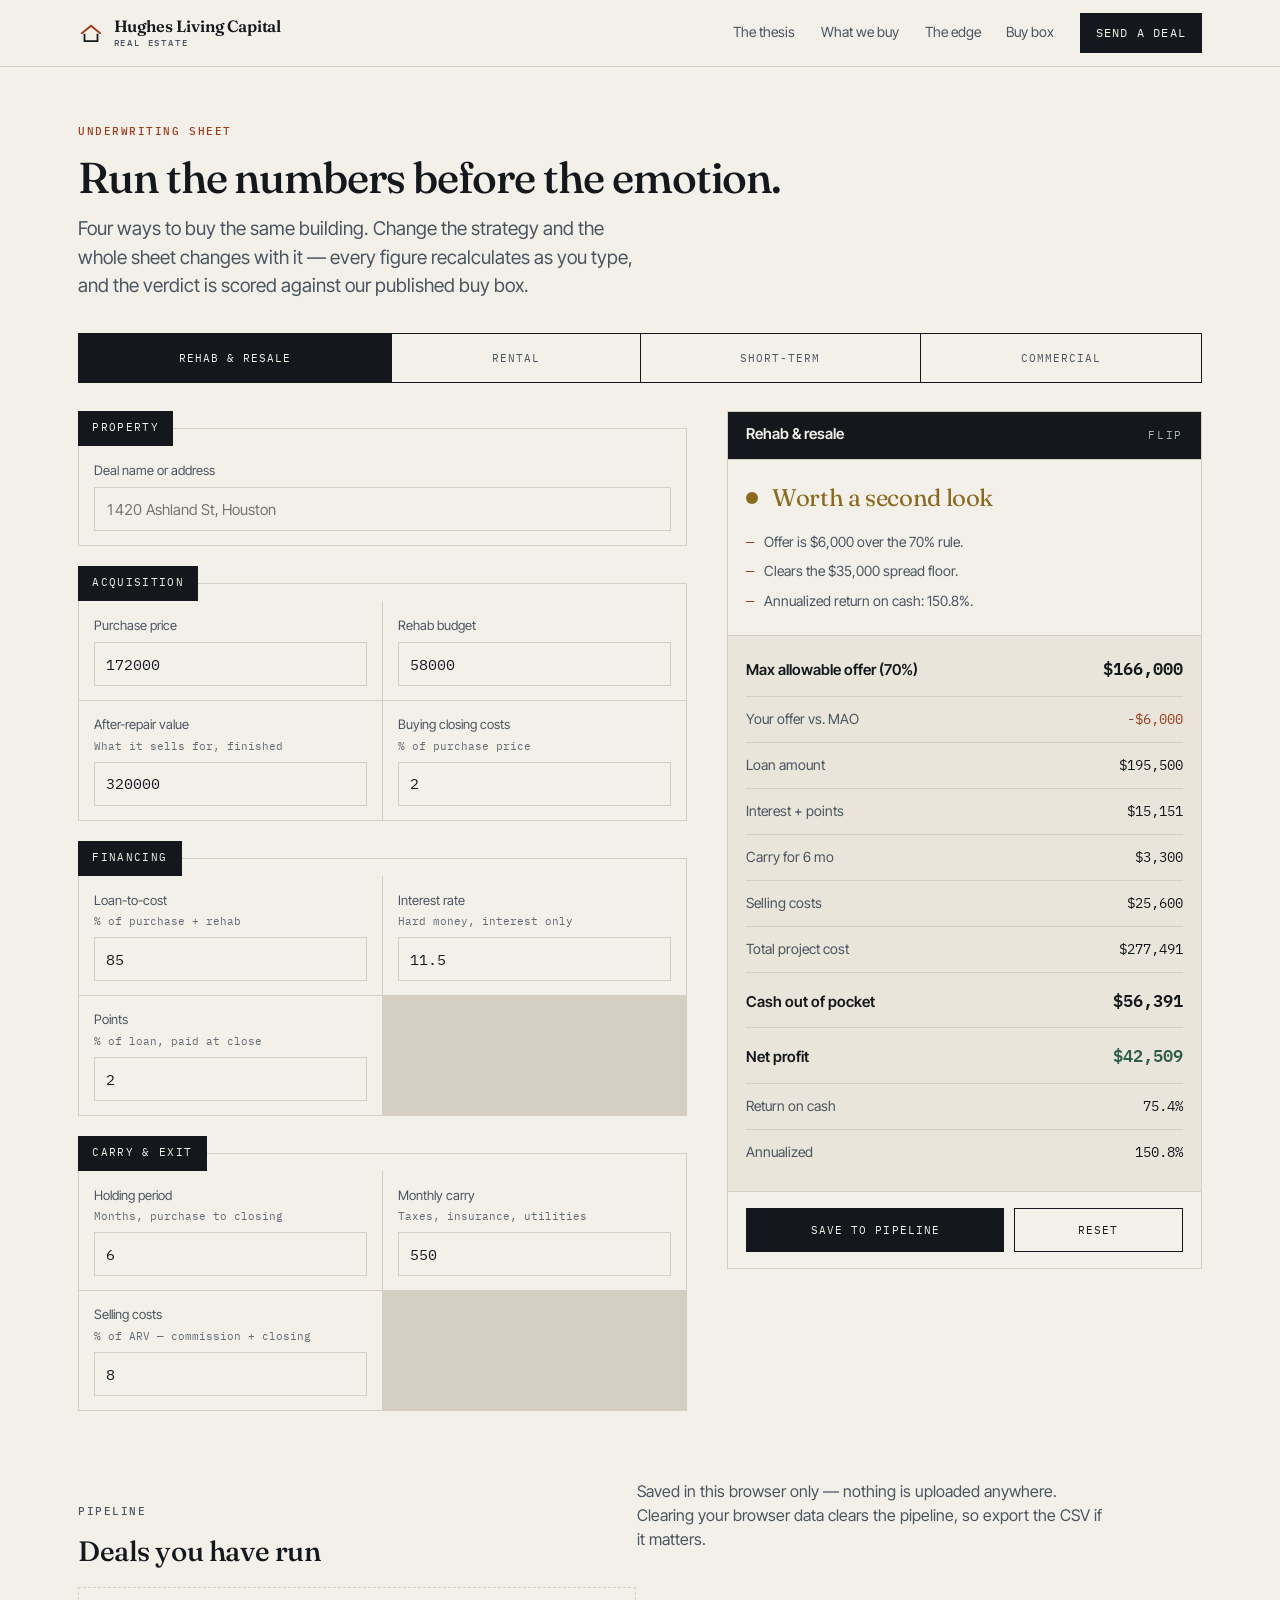
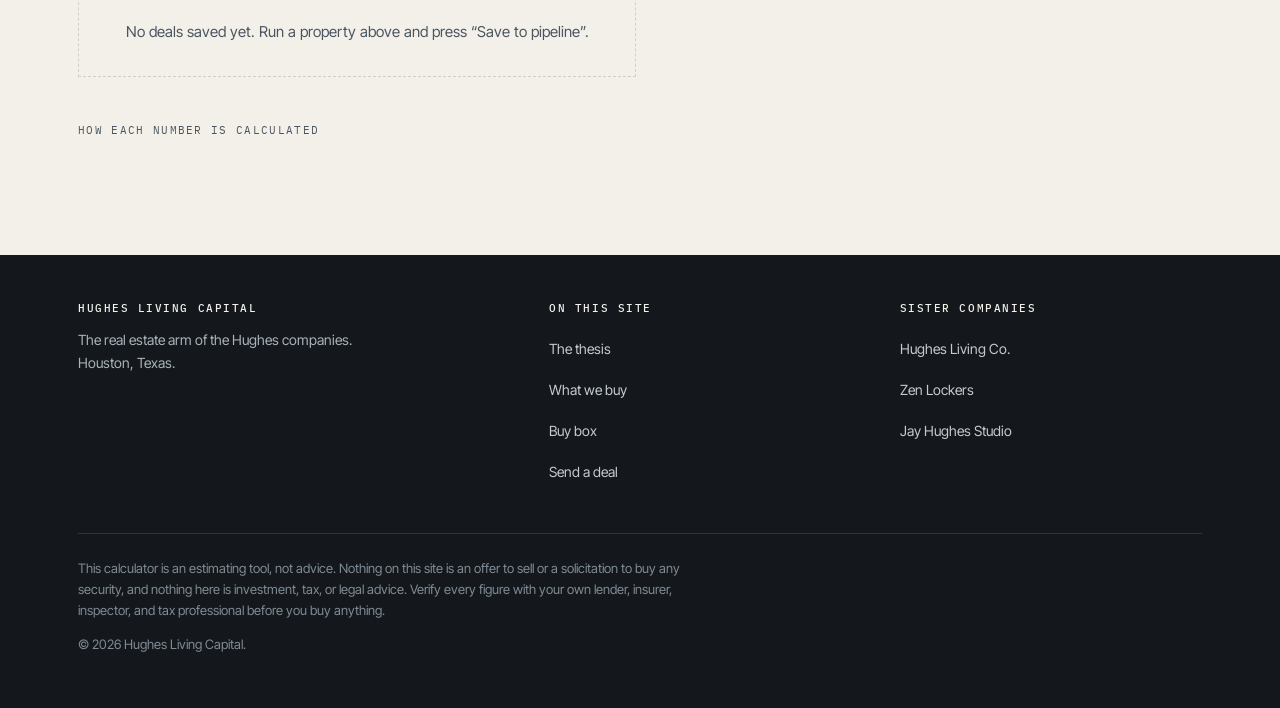
==== underwrite.html @ 9ffa93a5 "Initial commit: Hughes Living Capital site and underwriting sheet Brand/positioning site plus a work" ====
<!doctype html>
<html lang="en">
<head>
<meta charset="utf-8">
<meta name="viewport" content="width=device-width, initial-scale=1">
<title>Underwriting sheet — Hughes Living Capital</title>
<meta name="description" content="Run a property through flip, rental, short-term rental, or commercial underwriting: MAO, cash-on-cash, cap rate, DSCR, and a verdict against the Hughes Living Capital buy box.">
<meta name="theme-color" content="#14181c">
<link rel="canonical" href="https://jhughes281.github.io/hughes-living-capital/underwrite.html">
<link rel="preconnect" href="https://fonts.googleapis.com">
<link rel="preconnect" href="https://fonts.gstatic.com" crossorigin>
<link href="https://fonts.googleapis.com/css2?family=Fraunces:ital,opsz,wght@0,9..144,400..700;1,9..144,400..600&family=IBM+Plex+Mono:wght@400;500;600&family=Inter+Tight:wght@400;500;600;700&display=swap" rel="stylesheet">
<link rel="stylesheet" href="assets/css/hlc.css">
<link rel="icon" href="data:image/svg+xml,%3Csvg xmlns='http://www.w3.org/2000/svg' viewBox='0 0 32 32'%3E%3Crect width='32' height='32' fill='%2314181c'/%3E%3Cpath d='M6 18 16 9l10 9' fill='none' stroke='%239c3d20' stroke-width='2.4'/%3E%3Cpath d='M9 18v6h14v-6' fill='none' stroke='%23f3f0ea' stroke-width='2.2'/%3E%3C/svg%3E">
</head>
<body>
<a class="skip" href="#sheet">Skip to the sheet</a>

<header class="masthead">
  <div class="wrap masthead__in">
    <a class="mark" href="index.html" aria-label="Hughes Living Capital, home">
      <svg class="mark__glyph" viewBox="0 0 32 32" aria-hidden="true">
        <path d="M4 17 16 7l12 10" fill="none" stroke="currentColor" stroke-width="2.4"/>
        <path d="M8 17v9h16v-9" fill="none" stroke="#14181c" stroke-width="2.2"/>
      </svg>
      <span class="mark__name">Hughes Living Capital<span>Real estate</span></span>
    </a>

    <button class="nav-toggle" type="button" aria-expanded="false" aria-controls="site-nav" data-nav-toggle>Menu</button>

    <nav class="nav" id="site-nav" aria-label="Primary" data-nav>
      <a href="index.html#thesis">The thesis</a>
      <a href="index.html#strategies">What we buy</a>
      <a href="index.html#edge">The edge</a>
      <a href="index.html#buybox">Buy box</a>
      <a class="is-cta" href="index.html#contact">Send a deal</a>
    </nav>
  </div>
</header>

<main class="uw" id="sheet">
  <div class="wrap">

    <div class="uw__head">
      <p class="label label--brick">Underwriting sheet</p>
      <h1 style="font-size:var(--step-3)">Run the numbers before the emotion.</h1>
      <p class="lede" style="margin-top:1rem">
        Four ways to buy the same building. Change the strategy and the whole sheet
        changes with it — every figure recalculates as you type, and the verdict is scored
        against our published buy box.
      </p>
    </div>

    <noscript>
      <p class="pipeline__empty">This sheet needs JavaScript to calculate. The buy box it scores against is on the <a href="index.html#buybox">home page</a>.</p>
    </noscript>

    <div class="tabs" role="tablist" aria-label="Underwriting strategy" data-tabs></div>

    <div class="uw__grid">
      <form id="uw-form" autocomplete="off" data-form>
        <div data-fields></div>
      </form>

      <aside class="results sheet" aria-label="Results">
        <div class="sheet__head">
          <h2 data-result-title>Results</h2>
          <span class="num" data-result-tag>—</span>
        </div>

        <div class="verdict" data-verdict>
          <div class="verdict__grade">
            <span class="verdict__dot"></span>
            <span class="verdict__word" data-verdict-word>Enter a deal</span>
          </div>
          <ul class="verdict__why" data-verdict-why></ul>
        </div>

        <div class="sheet__rows" data-rows aria-live="polite"></div>

        <div class="uw__actions">
          <button class="btn" type="button" data-save>Save to pipeline</button>
          <button class="btn btn--ghost" type="button" data-reset>Reset</button>
        </div>
      </aside>
    </div>

    <section class="pipeline" aria-labelledby="pipeline-h">
      <div class="sec__head" style="margin-bottom:1.25rem">
        <div>
          <p class="label">Pipeline</p>
          <h2 id="pipeline-h" style="font-size:var(--step-2)">Deals you have run</h2>
        </div>
        <p class="lede" style="font-size:1rem">
          Saved in this browser only — nothing is uploaded anywhere. Clearing your browser
          data clears the pipeline, so export the CSV if it matters.
        </p>
      </div>
      <div data-pipeline></div>
    </section>

    <details class="assume">
      <summary>How each number is calculated</summary>
      <ul>
        <li><b>MAO (max allowable offer)</b> uses the 70% rule: 70% of after-repair value, minus the rehab budget. It is a screening number, not a valuation.</li>
        <li><b>Mortgage payment</b> is standard amortization on principal, rate, and term. Taxes and insurance are handled separately as operating expenses, not escrowed into the payment.</li>
        <li><b>NOI</b> is effective gross income minus operating expenses. Debt service is never an operating expense, so NOI does not change when financing changes.</li>
        <li><b>Cap rate</b> is NOI divided by total basis (purchase plus rehab), not just the purchase price.</li>
        <li><b>Cash-on-cash</b> is annual pre-tax cash flow divided by total cash out of pocket — down payment, rehab, closing costs, and furnishing.</li>
        <li><b>DSCR</b> is NOI divided by annual debt service. Most commercial lenders want 1.20–1.30 or better.</li>
        <li><b>Vacancy, maintenance, CapEx, and management</b> are taken as percentages of gross scheduled income, which is the conservative way to do it.</li>
        <li><b>Flip carrying costs</b> run for the full holding period, including the months the house sits on the market after the work is done.</li>
        <li><b>Furnishing</b> on the short-term sheet is entered at retail, then multiplied by our wholesale cost basis — that gap is the Hughes Living advantage, shown as its own line.</li>
        <li>Everything here is an estimate. Verify taxes with the county, insurance with a carrier, rent with real comps, and rehab with a contractor who has walked the property.</li>
      </ul>
    </details>

  </div>
</main>

<footer class="foot">
  <div class="wrap">
    <div class="foot__grid">
      <div>
        <h4>Hughes Living Capital</h4>
        <p style="max-width:38ch;margin:0">The real estate arm of the Hughes companies. Houston, Texas.</p>
      </div>
      <div>
        <h4>On this site</h4>
        <ul>
          <li><a href="index.html#thesis">The thesis</a></li>
          <li><a href="index.html#strategies">What we buy</a></li>
          <li><a href="index.html#buybox">Buy box</a></li>
          <li><a href="index.html#contact">Send a deal</a></li>
        </ul>
      </div>
      <div>
        <h4>Sister companies</h4>
        <ul>
          <li><a href="https://hugheslivingco.com">Hughes Living Co.</a></li>
          <li><a href="https://jhughes281.github.io/HSG-Lockers/">Zen Lockers</a></li>
          <li><a href="https://jhughes281.github.io/jay-hughes-studio/">Jay Hughes Studio</a></li>
        </ul>
      </div>
    </div>
    <div class="foot__legal">
      <p>
        This calculator is an estimating tool, not advice. Nothing on this site is an offer
        to sell or a solicitation to buy any security, and nothing here is investment, tax,
        or legal advice. Verify every figure with your own lender, insurer, inspector, and
        tax professional before you buy anything.
      </p>
      <p style="margin-top:.75rem">© 2026 Hughes Living Capital.</p>
    </div>
  </div>
</footer>

<script src="assets/js/nav.js"></script>
<script src="assets/js/underwrite.js"></script>
</body>
</html>
---- assets/css/hlc.css ----
/* =========================================================
   Hughes Living Capital — design tokens
   Palette (6): ink, paper, brick, slate, moss, line
   Type: Fraunces (display) / Inter Tight (body) / IBM Plex Mono (figures)
   ========================================================= */

:root{
  --ink:    #14181c;
  --paper:  #f3f0ea;
  --brick:  #9c3d20;
  --slate:  #4a5560;
  --moss:   #2f5d4a;
  --line:   #d5cfc3;

  --paper-2: #eae5db;
  --ink-2:   #1d232a;

  --ff-display: "Fraunces", "Libre Caslon Text", Georgia, serif;
  --ff-body: "Inter Tight", -apple-system, BlinkMacSystemFont, "Segoe UI", sans-serif;
  --ff-mono: "IBM Plex Mono", ui-monospace, "SFMono-Regular", Consolas, monospace;

  --step--1: 0.8125rem;
  --step-0:  1.0625rem;
  --step-1:  1.1875rem;
  --step-2:  clamp(1.375rem, 1.1rem + 1.1vw, 1.75rem);
  --step-3:  clamp(1.75rem, 1.3rem + 2.2vw, 2.7rem);
  --step-4:  clamp(2.5rem, 1.2rem + 3.9vw, 4.25rem);

  --gap:  1.25rem;
  --pad:  clamp(1.25rem, 5vw, 3rem);
  --sec:  clamp(3.5rem, 8vw, 7rem);
  --maxw: 1220px;
}

*,*::before,*::after{ box-sizing:border-box; }

html{ -webkit-text-size-adjust:100%; scroll-behavior:smooth; }
@media (prefers-reduced-motion: reduce){
  html{ scroll-behavior:auto; }
  *,*::before,*::after{ animation-duration:.001ms !important; transition-duration:.001ms !important; }
}

body{
  margin:0;
  background:var(--paper);
  color:var(--ink);
  font-family:var(--ff-body);
  font-size:var(--step-0);
  line-height:1.62;
  -webkit-font-smoothing:antialiased;
}

h1,h2,h3,h4{ margin:0; font-family:var(--ff-display); font-weight:500; line-height:1.05; letter-spacing:-0.015em; }
h1{ font-size:var(--step-4); line-height:0.98; letter-spacing:-0.025em; }
h2{ font-size:var(--step-3); }
h3{ font-size:var(--step-2); letter-spacing:-0.01em; }
h4{ font-size:var(--step-1); letter-spacing:0; }
p{ margin:0 0 1em; max-width:62ch; }
a{ color:inherit; }
ul,ol{ margin:0; padding:0; }
li{ list-style:none; }
img,svg{ max-width:100%; height:auto; }

.wrap{ width:100%; max-width:var(--maxw); margin-inline:auto; padding-inline:var(--pad); }

.label{
  font-family:var(--ff-mono); font-size:0.6875rem; font-weight:500;
  text-transform:uppercase; letter-spacing:0.14em; color:var(--slate);
  margin:0 0 1rem;
}
.label--brick{ color:var(--brick); }
.num{ font-family:var(--ff-mono); font-variant-numeric:tabular-nums; letter-spacing:-0.01em; }
.lede{ font-size:var(--step-1); line-height:1.5; color:var(--slate); max-width:52ch; }

.skip{
  position:absolute; left:-9999px; top:0; z-index:99;
  background:var(--ink); color:var(--paper); padding:.75rem 1rem; font-family:var(--ff-mono); font-size:var(--step--1);
}
.skip:focus{ left:0; }

a:focus-visible, button:focus-visible, input:focus-visible, select:focus-visible, summary:focus-visible{
  outline:2px solid var(--brick); outline-offset:3px; border-radius:1px;
}

/* ---------- masthead ---------- */
.masthead{
  position:sticky; top:0; z-index:40;
  background:var(--paper); border-bottom:1px solid var(--line);
}
.masthead__in{ display:flex; align-items:center; justify-content:space-between; gap:1rem; min-height:66px; }
.mark{ display:flex; align-items:center; gap:.6rem; text-decoration:none; min-height:44px; }
.mark__glyph{ width:26px; height:26px; flex:0 0 26px; color:var(--brick); }
.mark__name{ font-family:var(--ff-display); font-size:1.02rem; font-weight:600; letter-spacing:-0.01em; line-height:1.1; }
.mark__name span{ display:block; font-family:var(--ff-mono); font-size:.5625rem; font-weight:500;
  letter-spacing:0.2em; text-transform:uppercase; color:var(--slate); margin-top:2px; }

.nav{ display:flex; align-items:center; gap:1.6rem; }
.nav a{
  font-size:.875rem; text-decoration:none; color:var(--slate);
  padding-block:.5rem; border-bottom:1px solid transparent;
}
.nav a:hover{ color:var(--ink); border-bottom-color:var(--brick); }
.nav a.is-cta{
  color:var(--paper); background:var(--ink); padding:.62rem 1rem; border-bottom:0;
  font-family:var(--ff-mono); font-size:.75rem; text-transform:uppercase; letter-spacing:.1em;
}
.nav a.is-cta:hover{ background:var(--brick); }

.nav-toggle{ display:none; }

@media (max-width: 900px){
  .nav-toggle{
    display:inline-flex; align-items:center; gap:.5rem; min-height:44px; padding:.5rem .75rem;
    background:none; border:1px solid var(--line); color:var(--ink); cursor:pointer;
    font-family:var(--ff-mono); font-size:.6875rem; text-transform:uppercase; letter-spacing:.12em;
  }
  .nav{
    display:none;
    position:absolute; left:0; right:0; top:100%;
    flex-direction:column; align-items:stretch; gap:0;
    background:var(--paper); border-bottom:1px solid var(--line);
    padding:.5rem var(--pad) 1.25rem;
  }
  .masthead[data-menu="open"] .nav{ display:flex; }
  .nav a{ min-height:44px; display:flex; align-items:center; border-bottom:1px solid var(--line); }
  .nav a.is-cta{ margin-top:.75rem; justify-content:center; }
}

/* ---------- hero ---------- */
.hero{ border-bottom:1px solid var(--line); padding-block:clamp(2.5rem,7vw,5rem) 0; }
.hero__grid{ display:grid; grid-template-columns:1fr; gap:clamp(2rem,4vw,3.5rem); align-items:start; }
@media (min-width:1000px){
  .hero__grid{ grid-template-columns:minmax(0,1.15fr) minmax(340px,.85fr); }
}
.hero h1 em{ font-style:italic; color:var(--brick); }
.hero__sub{ margin-top:1.5rem; }
.hero__actions{ display:flex; flex-wrap:wrap; gap:.75rem; margin-top:2rem; margin-bottom:clamp(2.5rem,6vw,4rem); }

.btn{
  display:inline-flex; align-items:center; justify-content:center; gap:.5rem;
  min-height:48px; padding:.8rem 1.4rem; text-decoration:none; cursor:pointer;
  font-family:var(--ff-mono); font-size:.75rem; text-transform:uppercase; letter-spacing:.1em;
  border:1px solid var(--ink); background:var(--ink); color:var(--paper);
  transition:background .15s ease, color .15s ease;
}
.btn:hover{ background:var(--brick); border-color:var(--brick); }
.btn--ghost{ background:none; color:var(--ink); }
.btn--ghost:hover{ background:var(--ink); color:var(--paper); border-color:var(--ink); }

/* buy-box panel — the ledger card */
.sheet{ background:var(--paper-2); border:1px solid var(--line); }
.sheet__head{
  display:flex; align-items:baseline; justify-content:space-between; gap:1rem;
  padding:.9rem 1.15rem; border-bottom:1px solid var(--line); background:var(--ink); color:var(--paper);
}
.sheet__head h2, .sheet__head h3{ font-size:.9375rem; font-family:var(--ff-body); font-weight:600; letter-spacing:0; }
.sheet__head .num{ font-size:.6875rem; text-transform:uppercase; letter-spacing:.14em; color:#a9b2ba; }
.sheet__rows{ padding:.35rem 1.15rem 1rem; }
.row{
  display:grid; grid-template-columns:1fr auto; gap:1rem; align-items:baseline;
  padding:.7rem 0; border-bottom:1px solid var(--line);
}
.row:last-child{ border-bottom:0; }
.row__k{ font-size:.875rem; color:var(--slate); }
.row__v{ font-family:var(--ff-mono); font-size:.875rem; font-variant-numeric:tabular-nums; text-align:right; }
.row__v b{ font-weight:600; }
.sheet__note{
  padding:.85rem 1.15rem; border-top:1px solid var(--line); background:var(--paper);
  font-size:.8125rem; color:var(--slate);
}

/* ---------- generic section ---------- */
.sec{ padding-block:var(--sec); border-bottom:1px solid var(--line); }
.sec--dark{ background:var(--ink); color:var(--paper); border-bottom-color:var(--ink-2); }
.sec--dark .label{ color:#93a0a9; }
.sec--dark .lede{ color:#b6bfc6; }
.sec--dark .row{ border-bottom-color:#2c343c; }
.sec--dark .row__k{ color:#a9b2ba; }
.sec__head{ display:grid; gap:1.25rem; margin-bottom:clamp(2rem,4vw,3rem); }
@media (min-width:900px){
  .sec__head{ grid-template-columns:minmax(0,.95fr) minmax(0,1.05fr); align-items:end; gap:3rem; }
}

/* ---------- capital engine ---------- */
.engine{ display:grid; gap:2rem; }
@media (min-width:960px){ .engine{ grid-template-columns:minmax(0,1fr) minmax(0,1.1fr); gap:3.5rem; align-items:center; } }
.engine__svg{ width:100%; height:auto; display:block; }
.engine__list{ display:grid; gap:0; }
.engine__item{ display:grid; grid-template-columns:auto 1fr; gap:1.1rem; padding:1.15rem 0; border-top:1px solid #2c343c; }
.engine__item:last-child{ border-bottom:1px solid #2c343c; }
.engine__step{ font-family:var(--ff-mono); font-size:.75rem; color:var(--brick); padding-top:.28rem; font-weight:500; }
.engine__item h3{ font-size:1.0625rem; font-family:var(--ff-body); font-weight:600; letter-spacing:0; margin-bottom:.3rem; }
.engine__item p{ margin:0; font-size:.9375rem; color:#b6bfc6; max-width:52ch; }

/* ---------- strategy ladder ---------- */
.ladder{ border-top:1px solid var(--line); }
.strat{ border-bottom:1px solid var(--line); }
.strat__sum{
  display:grid; grid-template-columns:auto 1fr auto; gap:1rem 1.25rem; align-items:center;
  padding:1.4rem 0; cursor:pointer; list-style:none; min-height:44px;
}
.strat__sum::-webkit-details-marker{ display:none; }
.strat__no{ font-family:var(--ff-mono); font-size:.8125rem; color:var(--brick); }
.strat__name{ font-family:var(--ff-display); font-size:var(--step-2); letter-spacing:-0.015em; }
.strat__meta{ display:flex; gap:1.5rem; align-items:center; }
.strat__tag{
  font-family:var(--ff-mono); font-size:.6875rem; text-transform:uppercase;
  letter-spacing:.1em; color:var(--slate);
}
.strat__plus{ width:14px; height:14px; flex:0 0 14px; color:var(--slate); transition:transform .2s ease; }
.strat[open] .strat__plus{ transform:rotate(45deg); color:var(--brick); }
.strat__body{ display:grid; gap:1.75rem; padding:0 0 2.25rem; }
@media (min-width:860px){ .strat__body{ grid-template-columns:minmax(0,1.15fr) minmax(0,.85fr); gap:3rem; } }
.strat__body p{ margin:0 0 .9rem; }
.strat__risk{ border-left:2px solid var(--brick); padding-left:1rem; font-size:.9375rem; color:var(--slate); }
.strat__risk b{ color:var(--ink); font-weight:600; }
@media (max-width:640px){
  .strat__sum{ grid-template-columns:auto 1fr; }
  .strat__meta{ grid-column:1 / -1; justify-content:space-between; }
}

/* ---------- edge cards ---------- */
.edge{ display:grid; gap:1px; background:var(--line); border:1px solid var(--line); }
@media (min-width:760px){ .edge{ grid-template-columns:repeat(2,1fr); } }
@media (min-width:1060px){ .edge{ grid-template-columns:repeat(3,1fr); } }
.edge__cell{ background:var(--paper); padding:1.75rem 1.5rem; }
.edge__cell h3{ font-family:var(--ff-body); font-size:1.0625rem; font-weight:600; letter-spacing:0; margin-bottom:.55rem; }
.edge__cell p{ margin:0; font-size:.9375rem; color:var(--slate); }
.edge__cell .label{ margin-bottom:.75rem; }

/* ---------- criteria table ---------- */
.tablewrap{ overflow-x:auto; border:1px solid var(--line); background:var(--paper); }
table.data{ width:100%; border-collapse:collapse; min-width:640px; }
table.data th, table.data td{ text-align:left; padding:.85rem 1rem; border-bottom:1px solid var(--line); vertical-align:top; }
table.data thead th{
  background:var(--ink); color:var(--paper); font-family:var(--ff-mono); font-weight:500;
  font-size:.6875rem; text-transform:uppercase; letter-spacing:.12em; white-space:nowrap;
}
table.data tbody th{ font-weight:600; font-size:.9375rem; white-space:nowrap; }
table.data td{ font-size:.9375rem; color:var(--slate); }
table.data td.n{ font-family:var(--ff-mono); font-variant-numeric:tabular-nums; color:var(--ink); white-space:nowrap; }
table.data tbody tr:last-child th, table.data tbody tr:last-child td{ border-bottom:0; }

/* ---------- contact ---------- */
.contact{ display:grid; gap:2.5rem; }
@media (min-width:900px){ .contact{ grid-template-columns:minmax(0,1fr) minmax(320px,.8fr); gap:4rem; } }
.deffield{ display:grid; grid-template-columns:auto 1fr; gap:.6rem 1.1rem; align-items:baseline; margin:0; }
.deffield dt{ font-family:var(--ff-mono); font-size:.6875rem; text-transform:uppercase; letter-spacing:.12em; color:var(--slate); padding-top:.25rem; }
.deffield dd{ margin:0; font-size:.9375rem; }
.deffield dd a{ text-decoration:underline; text-underline-offset:3px; text-decoration-color:var(--line); }
.deffield dd a:hover{ text-decoration-color:var(--brick); }

/* ---------- footer ---------- */
.foot{ background:var(--ink); color:#a9b2ba; padding-block:3rem 2.5rem; font-size:.875rem; }
.foot__grid{ display:grid; gap:2rem; }
@media (min-width:820px){ .foot__grid{ grid-template-columns:1.4fr 1fr 1fr; gap:3rem; } }
.foot h4{ font-family:var(--ff-mono); font-size:.6875rem; text-transform:uppercase; letter-spacing:.14em; color:var(--paper); margin-bottom:.9rem; font-weight:500; }
.foot a{ color:#c3cbd1; text-decoration:none; }
.foot a:hover{ color:var(--paper); text-decoration:underline; text-underline-offset:3px; }
.foot li{ padding:.28rem 0; }
.foot li a{ display:inline-flex; align-items:center; min-height:32px; }
@media (max-width:900px){
  .foot li{ padding:0; border-bottom:1px solid #232a31; }
  .foot li a{ min-height:44px; width:100%; }
  .foot ul{ margin-top:-.25rem; }
}
.foot__legal{ margin-top:2.5rem; padding-top:1.5rem; border-top:1px solid #2c343c; font-size:.8125rem; color:#7f8b94; }
.foot__legal p{ max-width:80ch; }

/* =========================================================
   Underwriting tool
   ========================================================= */
.uw{ padding-block:clamp(2rem,5vw,3.5rem) var(--sec); }
.uw__head{ margin-bottom:2rem; }
.uw__grid{ display:grid; gap:1.5rem; align-items:start; }
@media (min-width:1040px){ .uw__grid{ grid-template-columns:minmax(0,1fr) minmax(380px,.78fr); gap:2.5rem; } }

.tabs{ display:flex; flex-wrap:wrap; gap:0; border:1px solid var(--ink); margin-bottom:1.75rem; }
.tabs button{
  flex:1 1 auto; min-height:48px; padding:.7rem 1rem; cursor:pointer;
  background:var(--paper); border:0; border-right:1px solid var(--ink); color:var(--slate);
  font-family:var(--ff-mono); font-size:.7rem; text-transform:uppercase; letter-spacing:.09em;
}
.tabs button:last-child{ border-right:0; }
.tabs button[aria-selected="true"]{ background:var(--ink); color:var(--paper); }
.tabs button:hover:not([aria-selected="true"]){ background:var(--paper-2); color:var(--ink); }

fieldset.fs{ border:1px solid var(--line); background:var(--paper); padding:0; margin:0 0 1.25rem; }
fieldset.fs legend{
  padding:.55rem .9rem; margin-left:-1px; background:var(--ink); color:var(--paper);
  font-family:var(--ff-mono); font-size:.6875rem; text-transform:uppercase; letter-spacing:.12em;
}
.fields{ display:grid; gap:1px; background:var(--line); }
@media (min-width:560px){ .fields{ grid-template-columns:repeat(2,1fr); } }
@media (min-width:1300px){ .fields--3{ grid-template-columns:repeat(3,1fr); } }
.field{ background:var(--paper); padding:.85rem .95rem; }
.field label{ display:block; font-size:.8125rem; color:var(--slate); margin-bottom:.4rem; }
.field label .hint{ display:block; font-size:.6875rem; color:var(--slate); opacity:.85; margin-top:.15rem; font-family:var(--ff-mono); }
.field input, .field select{
  width:100%; min-height:44px; padding:.5rem .65rem;
  background:var(--paper); border:1px solid var(--line); color:var(--ink);
  font-family:var(--ff-mono); font-size:.9375rem; font-variant-numeric:tabular-nums;
}
.field input:hover, .field select:hover{ border-color:var(--slate); }
.field--wide{ grid-column:1 / -1; }
.field--wide input{ font-family:var(--ff-body); }

.results{ position:sticky; top:82px; }
@media (max-width:1039px){ .results{ position:static; } }
.verdict{ padding:1.15rem; border-bottom:1px solid var(--line); background:var(--paper); }
.verdict__grade{ display:flex; align-items:center; gap:.85rem; margin-bottom:.6rem; }
.verdict__dot{ width:12px; height:12px; border-radius:50%; flex:0 0 12px; background:var(--slate); }
.verdict__word{ font-family:var(--ff-display); font-size:1.5rem; letter-spacing:-0.015em; }
.verdict__why{ margin:0; font-size:.875rem; color:var(--slate); }
.verdict__why li{ padding:.22rem 0 .22rem 1.1rem; position:relative; }
.verdict__why li::before{ content:"—"; position:absolute; left:0; color:var(--brick); font-family:var(--ff-mono); }
.is-pass .verdict__dot{ background:var(--moss); }
.is-watch .verdict__dot{ background:#8a6a1f; }
.is-fail .verdict__dot{ background:var(--brick); }
.is-pass .verdict__word{ color:var(--moss); }
.is-watch .verdict__word{ color:#8a6a1f; }
.is-fail .verdict__word{ color:var(--brick); }

.row--major{ padding:.85rem 0; }
.row--major .row__k{ color:var(--ink); font-weight:600; font-size:.9375rem; }
.row--major .row__v{ font-size:1.05rem; font-weight:600; }
.pos{ color:var(--moss); }
.neg{ color:var(--brick); }

.uw__actions{ display:flex; flex-wrap:wrap; gap:.6rem; padding:1rem 1.15rem; border-top:1px solid var(--line); background:var(--paper); }
.uw__actions .btn{ min-height:44px; padding:.65rem 1rem; font-size:.6875rem; flex:1 1 auto; }

.pipeline{ margin-top:3rem; }
.pipeline__empty{ padding:2rem 1.25rem; border:1px dashed var(--line); text-align:center; color:var(--slate); font-size:.9375rem; }
.pipeline table.data td.act button{
  background:none; border:0; padding:.35rem .5rem; cursor:pointer; color:var(--brick);
  font-family:var(--ff-mono); font-size:.6875rem; text-transform:uppercase; letter-spacing:.08em; min-height:36px;
}
.pipeline table.data td.act button:hover{ text-decoration:underline; }

.assume{ margin-top:2rem; font-size:.875rem; color:var(--slate); }
.assume summary{ cursor:pointer; font-family:var(--ff-mono); font-size:.6875rem; text-transform:uppercase; letter-spacing:.12em; min-height:44px; display:flex; align-items:center; }
.assume ul{ margin-top:.75rem; }
.assume li{ padding:.3rem 0 .3rem 1.2rem; position:relative; max-width:80ch; }
.assume li::before{ content:"·"; position:absolute; left:.3rem; color:var(--brick); }

.u-hide{ display:none !important; }
.u-vh{ position:absolute; width:1px; height:1px; overflow:hidden; clip:rect(0 0 0 0); white-space:nowrap; }
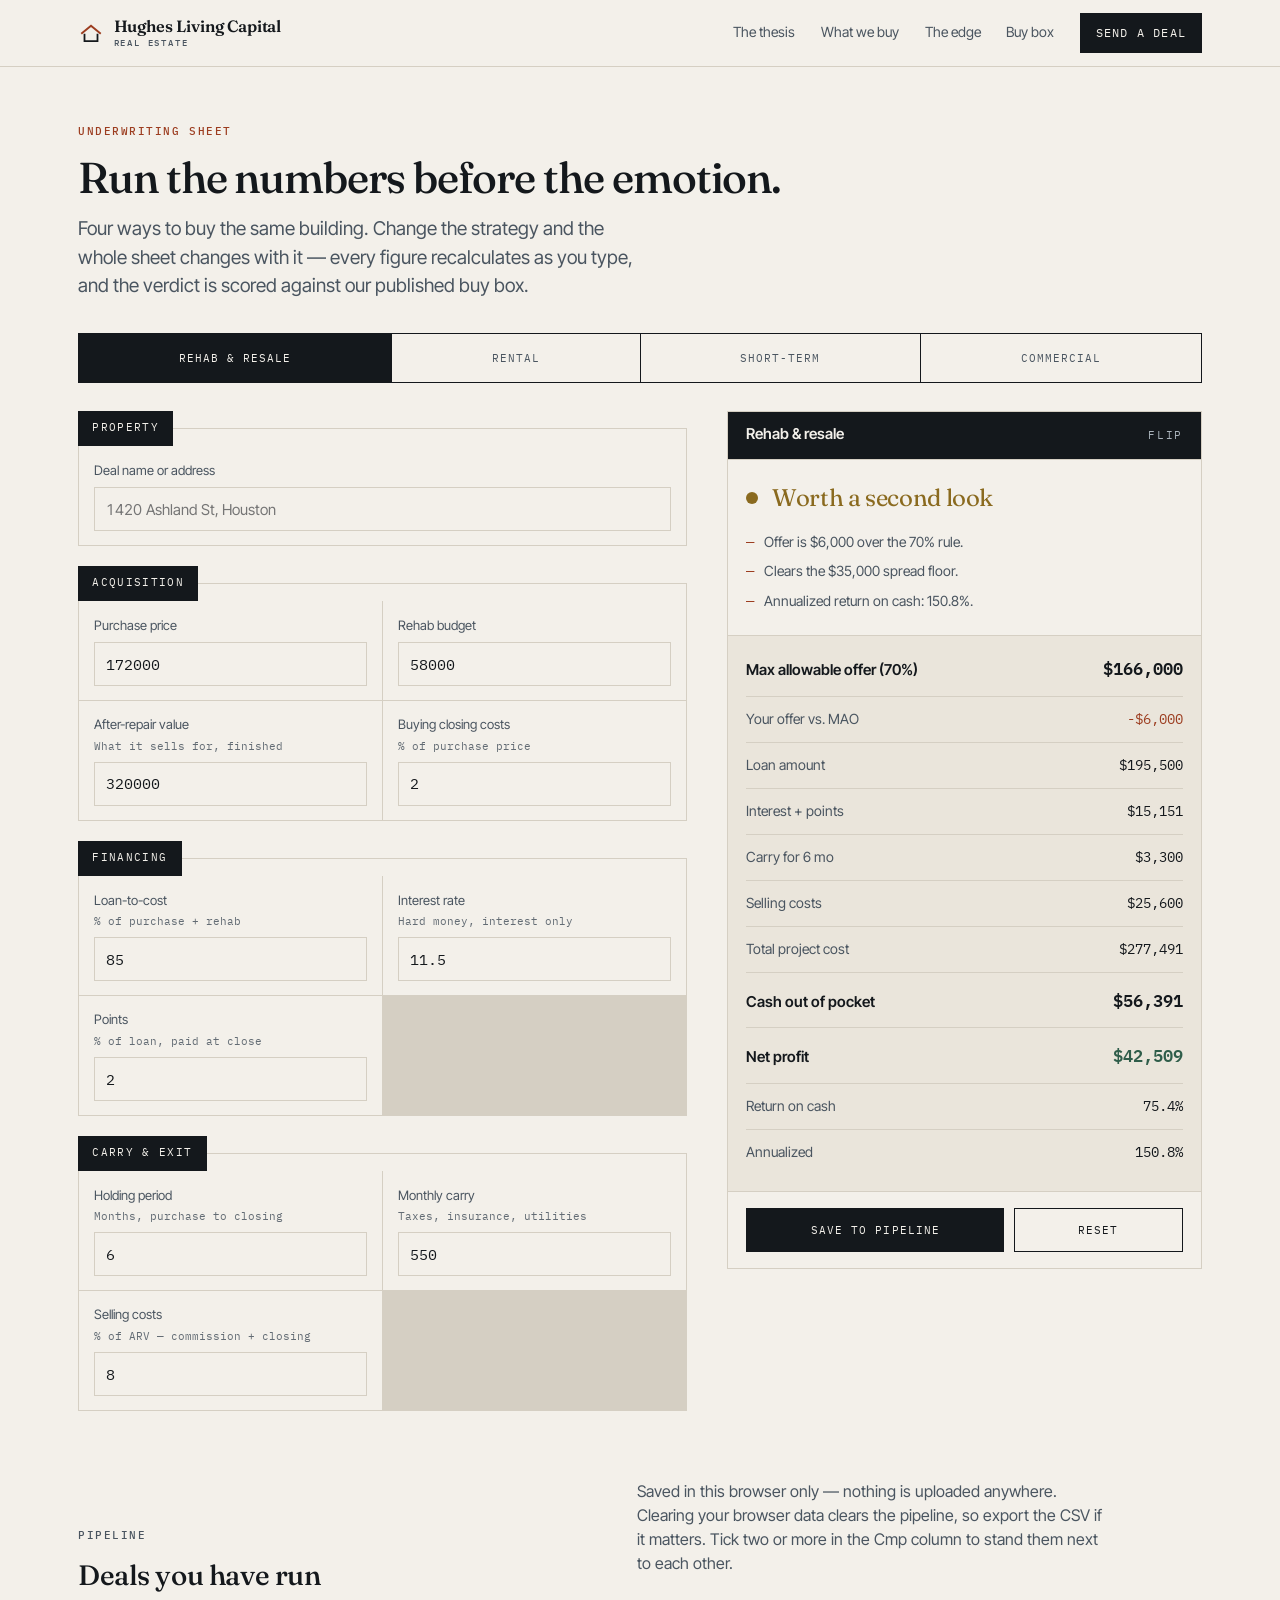
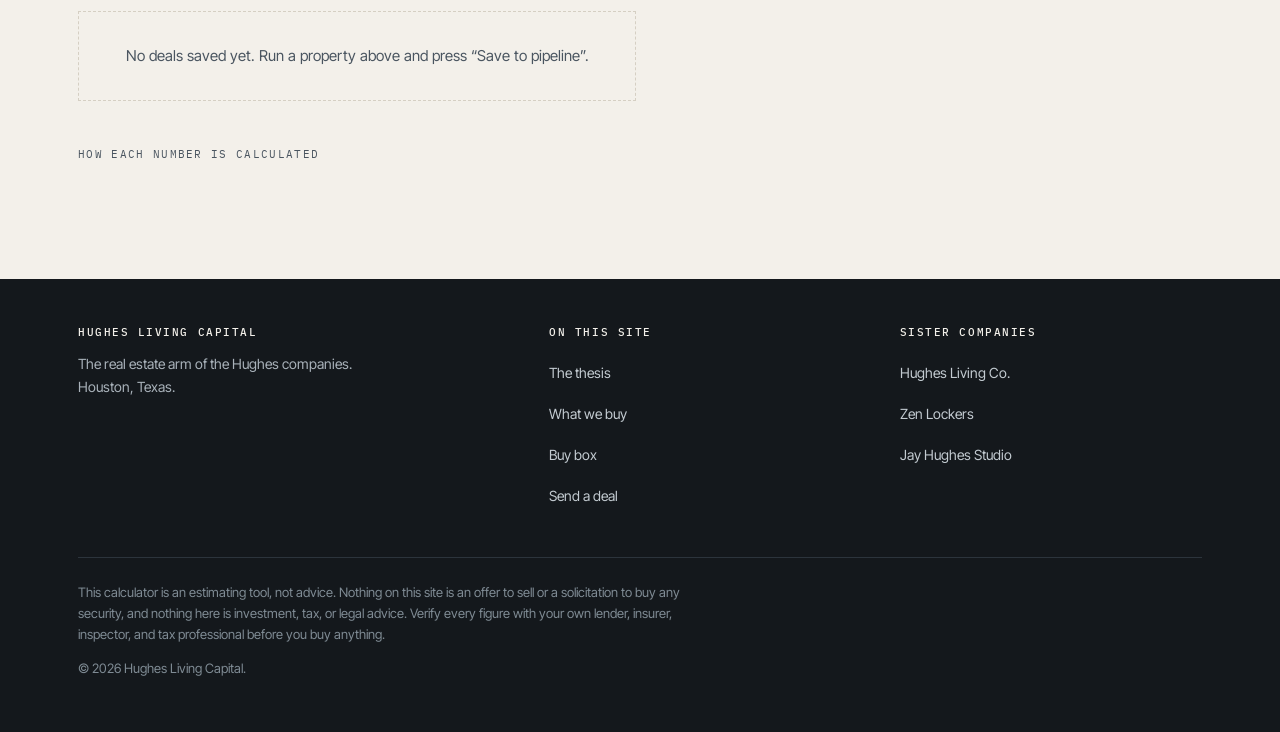
==== commit 832df767: "Add side-by-side deal comparison to the underwriting pipeline Tick two or more saved deals in the pi" ====
--- a/underwrite.html
+++ b/underwrite.html
@@ -93,10 +93,13 @@
         </div>
         <p class="lede" style="font-size:1rem">
           Saved in this browser only — nothing is uploaded anywhere. Clearing your browser
-          data clears the pipeline, so export the CSV if it matters.
+          data clears the pipeline, so export the CSV if it matters. Tick two or more in the
+          Cmp column to stand them next to each other.
         </p>
       </div>
       <div data-pipeline></div>
+
+      <section class="cmp__panel" aria-label="Deal comparison" data-compare></section>
     </section>
 
     <details class="assume">
@@ -111,6 +114,7 @@
         <li><b>Vacancy, maintenance, CapEx, and management</b> are taken as percentages of gross scheduled income, which is the conservative way to do it.</li>
         <li><b>Flip carrying costs</b> run for the full holding period, including the months the house sits on the market after the work is done.</li>
         <li><b>Furnishing</b> on the short-term sheet is entered at retail, then multiplied by our wholesale cost basis — that gap is the Hughes Living advantage, shown as its own line.</li>
+        <li><b>Comparisons</b> recalculate each saved deal from its stored inputs rather than replaying the figures as they stood on the day it was saved, so a side-by-side always uses the formulas above. Only rows whose better direction is unambiguous are marked, and no row is marked when a deal leaves it blank.</li>
         <li>Everything here is an estimate. Verify taxes with the county, insurance with a carrier, rent with real comps, and rehab with a contractor who has walked the property.</li>
       </ul>
     </details>
--- a/assets/css/hlc.css
+++ b/assets/css/hlc.css
@@ -127,14 +127,14 @@
 }
 
 /* ---------- hero ---------- */
-.hero{ border-bottom:1px solid var(--line); padding-block:clamp(2.5rem,7vw,5rem) 0; }
+.hero{ border-bottom:1px solid var(--line); padding-block:clamp(2rem,5vw,3.5rem) 0; }
 .hero__grid{ display:grid; grid-template-columns:1fr; gap:clamp(2rem,4vw,3.5rem); align-items:start; }
 @media (min-width:1000px){
   .hero__grid{ grid-template-columns:minmax(0,1.15fr) minmax(340px,.85fr); }
 }
 .hero h1 em{ font-style:italic; color:var(--brick); }
 .hero__sub{ margin-top:1.5rem; }
-.hero__actions{ display:flex; flex-wrap:wrap; gap:.75rem; margin-top:2rem; margin-bottom:clamp(2.5rem,6vw,4rem); }
+.hero__actions{ display:flex; flex-wrap:wrap; gap:.75rem; margin-top:1.75rem; margin-bottom:clamp(2rem,5vw,3.5rem); }
 
 .btn{
   display:inline-flex; align-items:center; justify-content:center; gap:.5rem;
@@ -144,6 +144,8 @@
   transition:background .15s ease, color .15s ease;
 }
 .btn:hover{ background:var(--brick); border-color:var(--brick); }
+.btn:disabled{ opacity:.4; cursor:not-allowed; }
+.btn:disabled:hover{ background:var(--ink); border-color:var(--ink); color:var(--paper); }
 .btn--ghost{ background:none; color:var(--ink); }
 .btn--ghost:hover{ background:var(--ink); color:var(--paper); border-color:var(--ink); }
 
@@ -183,7 +185,8 @@
 
 /* ---------- capital engine ---------- */
 .engine{ display:grid; gap:2rem; }
-@media (min-width:960px){ .engine{ grid-template-columns:minmax(0,1fr) minmax(0,1.1fr); gap:3.5rem; align-items:center; } }
+@media (min-width:960px){ .engine{ grid-template-columns:minmax(0,1.15fr) minmax(0,1fr); gap:4rem; align-items:center; } }
+.engine__svg{ max-width:560px; }
 .engine__svg{ width:100%; height:auto; display:block; }
 .engine__list{ display:grid; gap:0; }
 .engine__item{ display:grid; grid-template-columns:auto 1fr; gap:1.1rem; padding:1.15rem 0; border-top:1px solid #2c343c; }
@@ -201,7 +204,9 @@
 }
 .strat__sum::-webkit-details-marker{ display:none; }
 .strat__no{ font-family:var(--ff-mono); font-size:.8125rem; color:var(--brick); }
-.strat__name{ font-family:var(--ff-display); font-size:var(--step-2); letter-spacing:-0.015em; }
+.strat__name{ font-family:var(--ff-display); font-size:var(--step-2); letter-spacing:-0.015em; min-width:0; }
+.strat__blurb{ display:block; font-family:var(--ff-body); font-size:.875rem; color:var(--slate); letter-spacing:0; margin-top:.25rem; line-height:1.4; }
+.strat[open] .strat__blurb{ display:none; }
 .strat__meta{ display:flex; gap:1.5rem; align-items:center; }
 .strat__tag{
   font-family:var(--ff-mono); font-size:.6875rem; text-transform:uppercase;
@@ -338,6 +343,61 @@
 }
 .pipeline table.data td.act button:hover{ text-decoration:underline; }
 
+/* ---------- side-by-side comparison ---------- */
+.pipeline table.data th.pick,
+.pipeline table.data td.pick{ width:1%; white-space:nowrap; padding-right:.4rem; }
+.pipeline table.data td.pick input{
+  width:18px; height:18px; margin:.2rem 0 0; accent-color:var(--brick); cursor:pointer;
+}
+
+.cmp__panel{ margin-top:2.75rem; }
+.cmp__panel:empty{ display:none; }
+.cmp__head{
+  display:flex; align-items:flex-end; justify-content:space-between;
+  flex-wrap:wrap; gap:1rem; margin-bottom:1.1rem;
+}
+.cmp__head h3{ font-size:var(--step-2); }
+.cmp__head .btn{ min-height:44px; padding:.6rem 1rem; font-size:.6875rem; }
+.cmp__note{ margin:.9rem 0; font-size:.8125rem; color:var(--slate); max-width:80ch; }
+
+table.data.cmp thead th{ vertical-align:bottom; min-width:150px; white-space:normal; }
+
+/* The figure column stays put while the deals scroll under it. */
+table.data.cmp thead th.cmp__corner,
+table.data.cmp tbody th[scope="row"]{
+  position:sticky; left:0; z-index:1; border-right:1px solid var(--line);
+}
+table.data.cmp thead th.cmp__corner{ min-width:190px; background:var(--ink); }
+table.data.cmp tbody th[scope="row"]{ background:var(--paper); min-width:190px; }
+
+table.data.cmp tr.cmp__group th{
+  position:static; background:var(--paper-2); color:var(--slate);
+  font-family:var(--ff-mono); font-weight:500; font-size:.6875rem;
+  text-transform:uppercase; letter-spacing:.12em; border-right:0;
+}
+
+table.data.cmp td.is-best{ color:var(--ink); font-weight:600; }
+.cmp__flag{
+  display:inline-block; margin-left:.5rem; padding:.05rem .3rem; vertical-align:.08em;
+  border:1px solid currentColor; color:var(--moss); font-family:var(--ff-mono);
+  font-size:.625rem; font-weight:500; text-transform:uppercase; letter-spacing:.1em;
+}
+table.data.cmp td.cmp__verdict{
+  font-family:var(--ff-mono); font-size:.75rem; text-transform:uppercase; letter-spacing:.08em;
+}
+table.data.cmp td.cmp__verdict.is-pass{ color:var(--moss); }
+table.data.cmp td.cmp__verdict.is-watch{ color:#8a6a1f; }
+table.data.cmp td.cmp__verdict.is-fail{ color:var(--brick); }
+
+/* On a phone the figure column would eat the whole viewport at 190px. */
+@media (max-width:700px){
+  table.data.cmp thead th.cmp__corner,
+  table.data.cmp tbody th[scope="row"]{
+    min-width:120px; white-space:normal;
+  }
+  table.data.cmp thead th{ min-width:120px; }
+}
+
 .assume{ margin-top:2rem; font-size:.875rem; color:var(--slate); }
 .assume summary{ cursor:pointer; font-family:var(--ff-mono); font-size:.6875rem; text-transform:uppercase; letter-spacing:.12em; min-height:44px; display:flex; align-items:center; }
 .assume ul{ margin-top:.75rem; }
@@ -346,3 +406,64 @@
 
 .u-hide{ display:none !important; }
 .u-vh{ position:absolute; width:1px; height:1px; overflow:hidden; clip:rect(0 0 0 0); white-space:nowrap; }
+
+/* ---------- photos ----------
+   The placeholder sits behind the image. A real photo covers it; a missing
+   one leaves the labeled slot visible. No JS needed. */
+.photo{ margin:0; position:relative; background:var(--paper-2); border:1px solid var(--line); overflow:hidden; }
+.photo img{
+  position:relative; z-index:1; display:block; width:100%; height:auto; object-fit:cover;
+  color:transparent; filter:saturate(.88) contrast(1.02);
+}
+.photo__ph{
+  position:absolute; inset:0; z-index:0; display:flex; align-items:center; justify-content:center;
+  font-family:var(--ff-mono); font-size:.6875rem; text-transform:uppercase; letter-spacing:.14em; color:var(--slate);
+  background:
+    repeating-linear-gradient(135deg, transparent 0 14px, rgba(20,24,28,.05) 14px 15px),
+    var(--paper-2);
+  text-align:center; padding:1rem;
+}
+.photo figcaption{
+  position:relative; z-index:2;
+  display:flex; flex-wrap:wrap; gap:.25rem 1.25rem; align-items:baseline;
+  padding:.85rem 1rem; border-top:1px solid var(--line); background:var(--paper);
+  font-size:.875rem; color:var(--slate);
+}
+.photo figcaption .label{ margin:0; }
+.photo--band{ border-inline:0; border-top:0; }
+.photo--band img{ aspect-ratio:2.4 / 1; min-height:280px; max-height:560px; }
+.photo--band figcaption{ padding:.9rem var(--pad); }
+.photos{ display:grid; gap:1.25rem; margin-top:1.25rem; }
+@media (min-width:760px){ .photos{ grid-template-columns:repeat(3,1fr); } }
+.photos .photo img{ aspect-ratio:4 / 3; }
+.photo--portrait img{ aspect-ratio:4 / 5; }
+
+/* ---------- criteria footnote ---------- */
+.tablenote{ margin:1rem 0 0; font-size:.875rem; color:var(--slate); max-width:80ch; }
+.tablenote b{ color:var(--ink); font-weight:600; }
+
+/* ---------- operator ---------- */
+.who{ display:grid; gap:2rem; align-items:center; }
+@media (min-width:860px){ .who{ grid-template-columns:minmax(220px,.55fr) minmax(0,1.45fr); gap:4rem; } }
+.who .photo{ max-width:360px; }
+.tlink{ font-family:var(--ff-mono); font-size:.75rem; text-transform:uppercase; letter-spacing:.1em; text-decoration:none; border-bottom:1px solid var(--brick); padding-bottom:.15rem; }
+.tlink:hover{ color:var(--brick); }
+
+/* ---------- deal form ---------- */
+.dealform__rows{ padding:.35rem 1.15rem .6rem; }
+.dealform__row{
+  display:grid; grid-template-columns:minmax(6.5rem,auto) 1fr; gap:1rem; align-items:center;
+  padding:.55rem 0; border-bottom:1px solid var(--line);
+}
+.dealform__row:last-child{ border-bottom:0; }
+.dealform__row span{ font-size:.875rem; color:var(--slate); }
+.dealform__row input, .dealform__row select{
+  width:100%; min-height:42px; padding:.45rem .65rem;
+  background:var(--paper); border:1px solid var(--line); color:var(--ink);
+  font-family:var(--ff-mono); font-size:.875rem;
+}
+.dealform__row input::placeholder{ color:#9aa3ab; }
+.dealform__row input:hover, .dealform__row select:hover{ border-color:var(--slate); }
+.dealform__foot{ display:flex; flex-wrap:wrap; gap:.75rem 1rem; align-items:center; padding:.9rem 1.15rem 1.1rem; }
+.dealform__hint{ font-size:.8125rem; color:var(--slate); }
+@media (max-width:520px){ .dealform__row{ grid-template-columns:1fr; gap:.3rem; } }
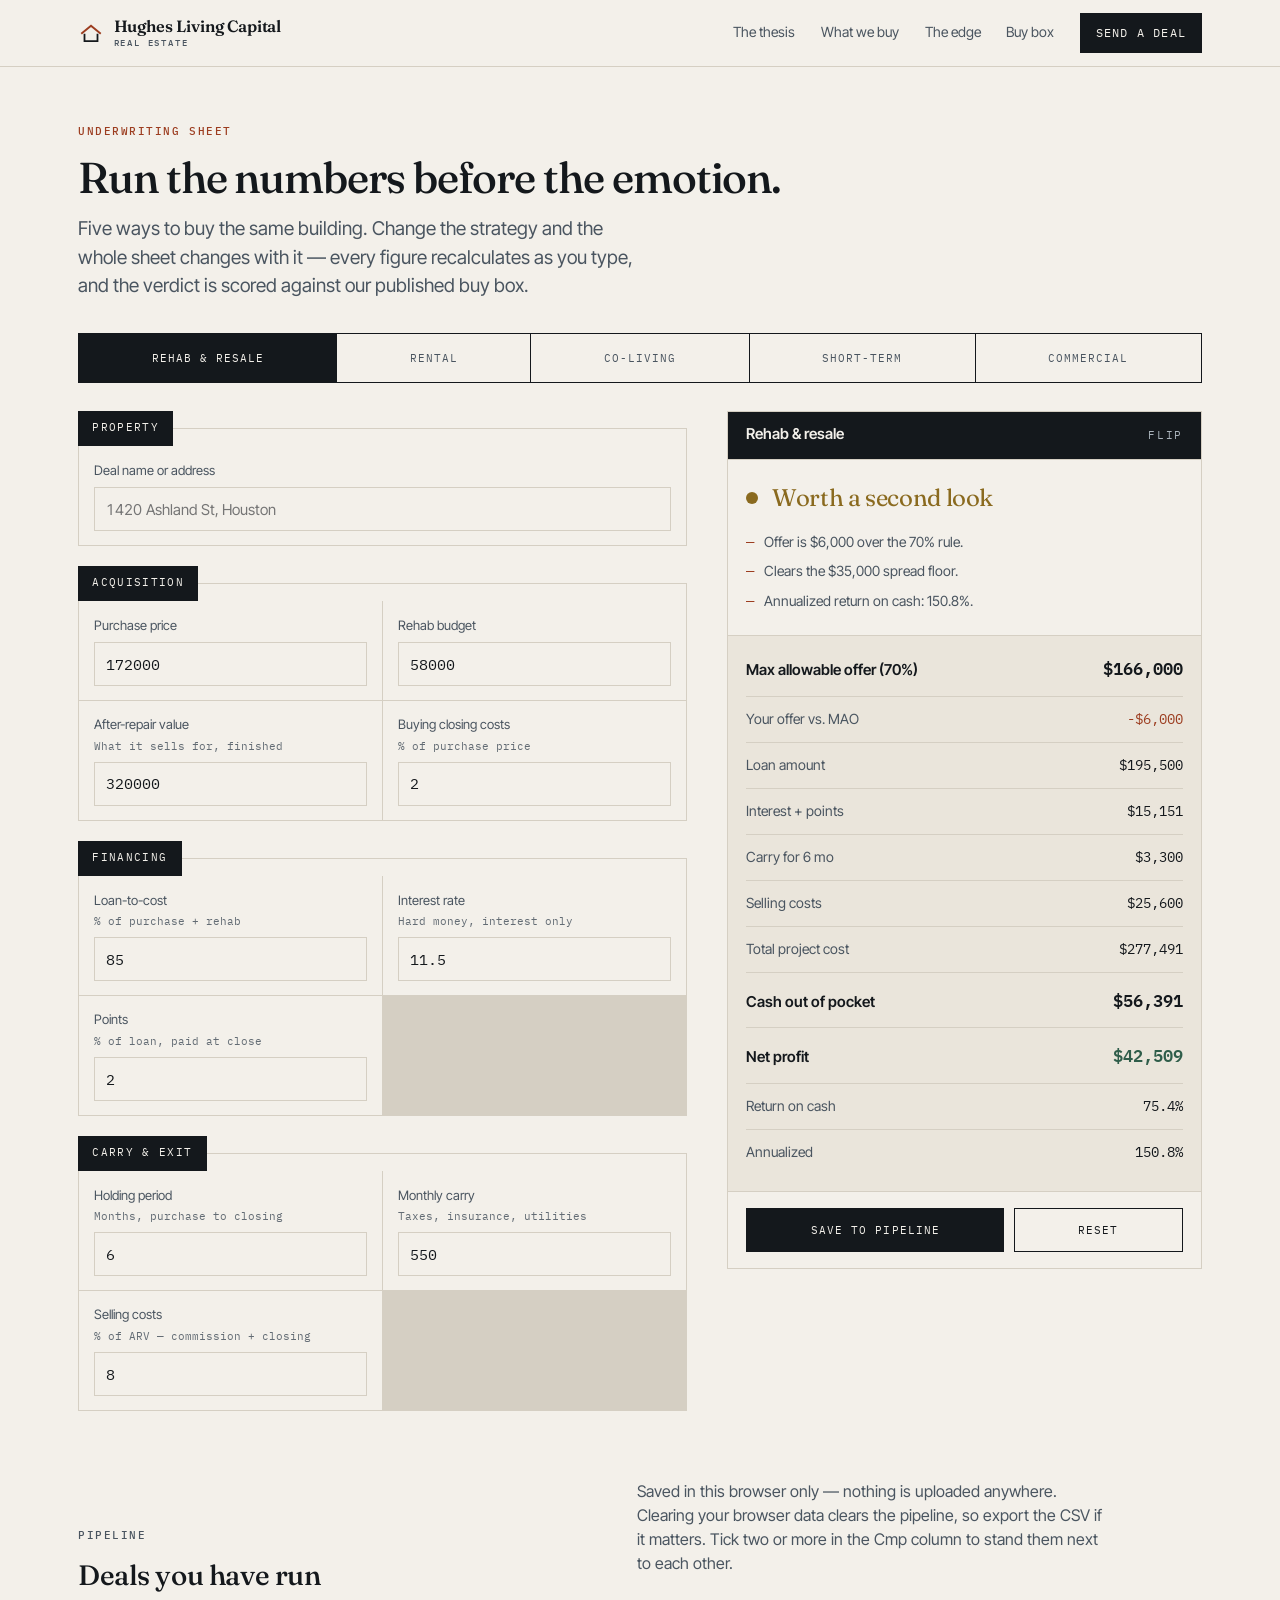
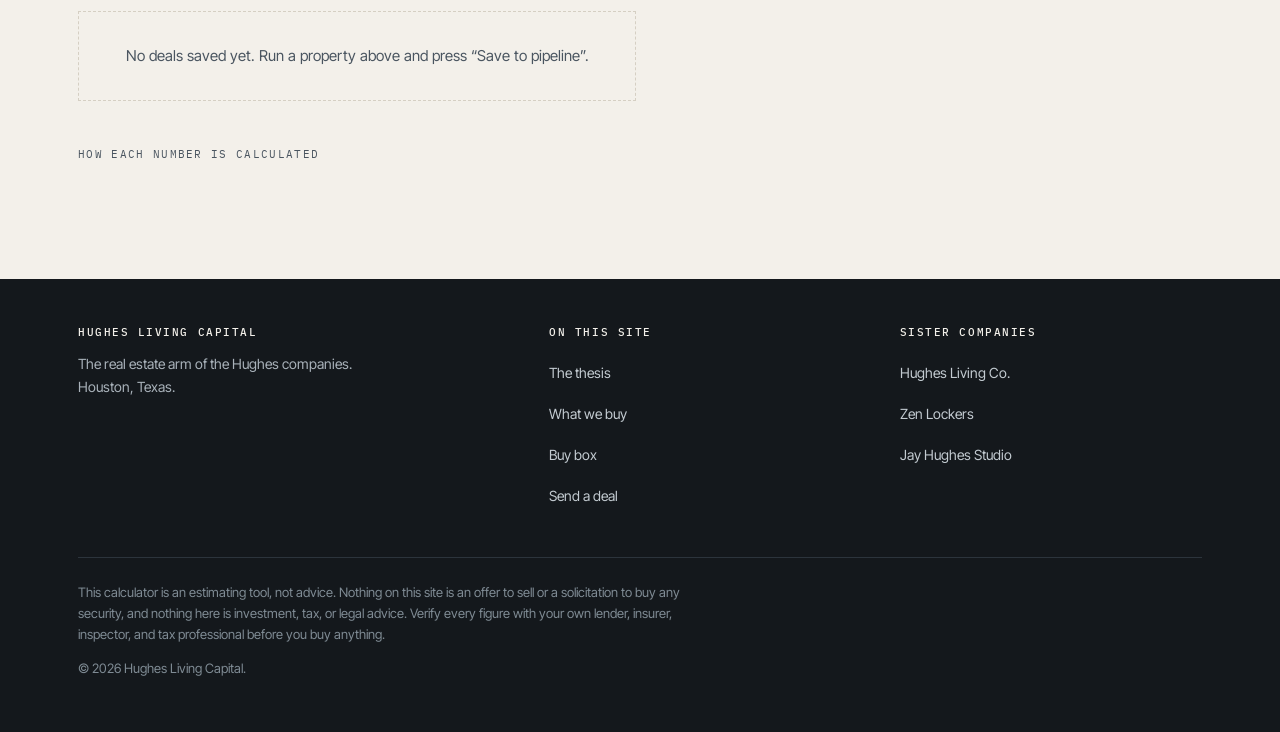
==== commit 2d53578b: "Add the co-living sheet, and link the edge section again The buy box published a 14% cash-on-cash fl" ====
--- a/underwrite.html
+++ b/underwrite.html
@@ -45,7 +45,7 @@
       <p class="label label--brick">Underwriting sheet</p>
       <h1 style="font-size:var(--step-3)">Run the numbers before the emotion.</h1>
       <p class="lede" style="margin-top:1rem">
-        Four ways to buy the same building. Change the strategy and the whole sheet
+        Five ways to buy the same building. Change the strategy and the whole sheet
         changes with it — every figure recalculates as you type, and the verdict is scored
         against our published buy box.
       </p>
@@ -110,6 +110,8 @@
         <li><b>NOI</b> is effective gross income minus operating expenses. Debt service is never an operating expense, so NOI does not change when financing changes.</li>
         <li><b>Cap rate</b> is NOI divided by total basis (purchase plus rehab), not just the purchase price.</li>
         <li><b>Cash-on-cash</b> is annual pre-tax cash flow divided by total cash out of pocket — down payment, rehab, closing costs, and furnishing.</li>
+        <li><b>Co-living rent</b> is per room, per week, times 52, before occupancy. PadSplit's cut is modelled in two parts: the ongoing percentage of what you collect, and the first ten days of each new member's rent — so the platform bill rises with turnover, not just with rent. Shorter average tenancies cost you more even at the same occupancy.</li>
+        <li><b>Co-living utilities</b> are entered as a flat monthly figure because the landlord carries them. They are the line most likely to run over, and nothing here caps them.</li>
         <li><b>DSCR</b> is NOI divided by annual debt service. Most commercial lenders want 1.20–1.30 or better.</li>
         <li><b>Vacancy, maintenance, CapEx, and management</b> are taken as percentages of gross scheduled income, which is the conservative way to do it.</li>
         <li><b>Flip carrying costs</b> run for the full holding period, including the months the house sits on the market after the work is done.</li>
--- a/assets/css/hlc.css
+++ b/assets/css/hlc.css
@@ -191,6 +191,7 @@
 .engine__list{ display:grid; gap:0; }
 .engine__item{ display:grid; grid-template-columns:auto 1fr; gap:1.1rem; padding:1.15rem 0; border-top:1px solid #2c343c; }
 .engine__item:last-child{ border-bottom:1px solid #2c343c; }
+@media (min-width:900px){ .engine__list--wide{ grid-template-columns:1fr 1fr; column-gap:3rem; } .engine__list--wide .engine__item:nth-last-child(2){ border-bottom:1px solid #2c343c; } }
 .engine__step{ font-family:var(--ff-mono); font-size:.75rem; color:var(--brick); padding-top:.28rem; font-weight:500; }
 .engine__item h3{ font-size:1.0625rem; font-family:var(--ff-body); font-weight:600; letter-spacing:0; margin-bottom:.3rem; }
 .engine__item p{ margin:0; font-size:.9375rem; color:#b6bfc6; max-width:52ch; }
